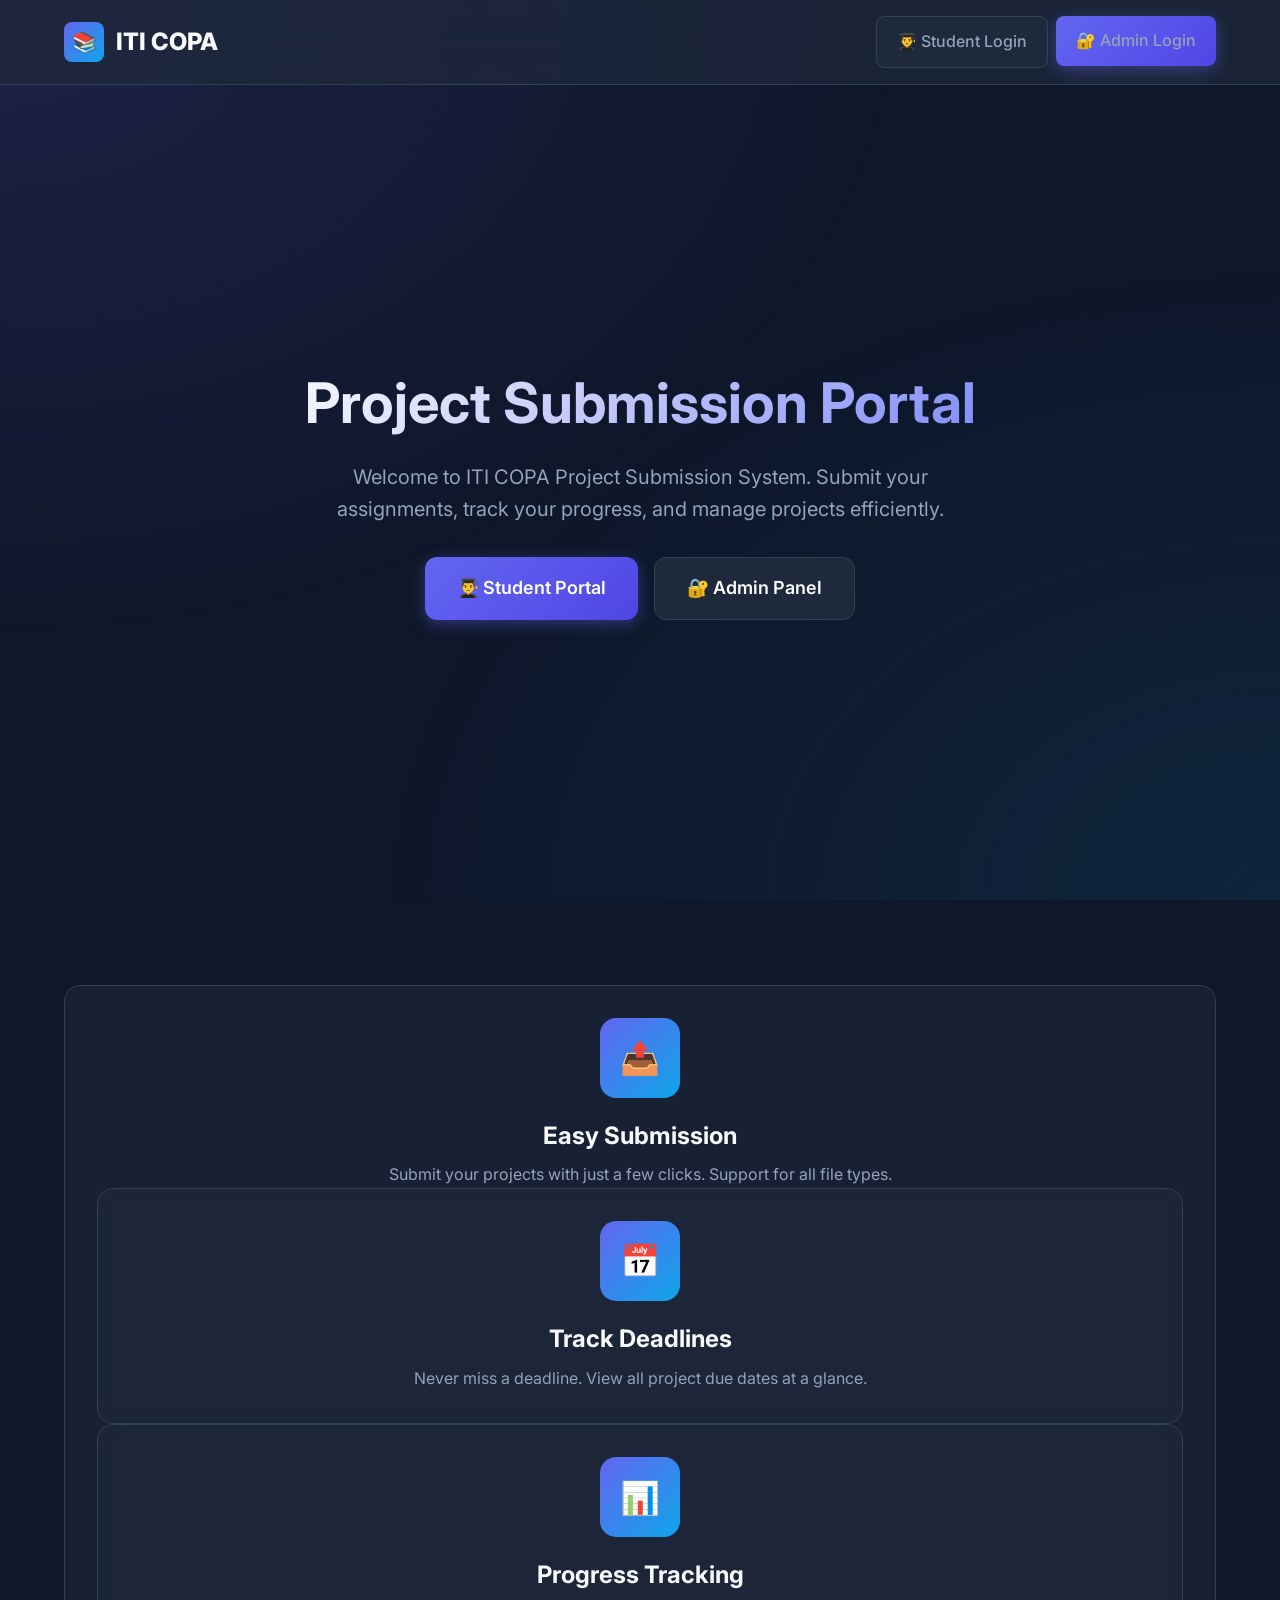
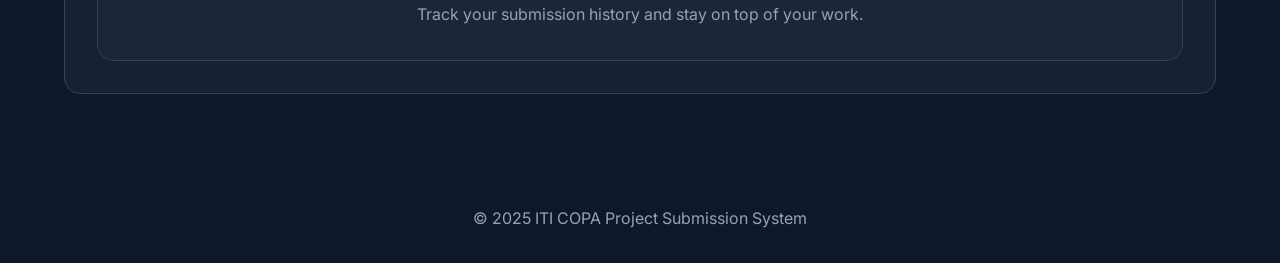
==== index.html @ 74094284 "feat: Implement initial student and admin portal system with authentication, project, submission, an" ====
<!DOCTYPE html>
<html lang="en">
<head>
    <meta charset="UTF-8">
    <meta name="viewport" content="width=device-width, initial-scale=1.0">
    <title>ITI COPA - Project Submission System</title>
    <meta name="description" content="Student Project Submission System for ITI COPA">
    <link href="https://fonts.googleapis.com/css2?family=Inter:wght@400;500;600;700;800&display=swap" rel="stylesheet">
    <link rel="stylesheet" href="css/style.css">
</head>
<body>
    <!-- Navigation -->
    <nav class="navbar">
        <div class="container">
            <a href="index.html" class="logo">
                <div class="logo-icon">📚</div>
                <span>ITI COPA</span>
            </a>
            <ul class="nav-links">
                <li><a href="student/login.html" class="btn btn-secondary">👨‍🎓 Student Login</a></li>
                <li><a href="admin/login.html" class="btn btn-primary">🔐 Admin Login</a></li>
            </ul>
        </div>
    </nav>

    <!-- Hero Section -->
    <section class="hero">
        <div class="container">
            <div class="hero-content">
                <h1>Project Submission Portal</h1>
                <p>Welcome to ITI COPA Project Submission System. Submit your assignments, track your progress, and manage projects efficiently.</p>
                <div class="hero-buttons">
                    <a href="student/login.html" class="btn btn-primary btn-lg">👨‍🎓 Student Portal</a>
                    <a href="admin/login.html" class="btn btn-secondary btn-lg">🔐 Admin Panel</a>
                </div>
            </div>
        </div>
    </section>

    <!-- Features Section -->
    <section class="features">
        <div class="container">
            <div class="features-grid">
                <div class="feature-card card">
                    <div class="feature-icon">📤</div>
                    <h3>Easy Submission</h3>
                    <p>Submit your projects with just a few clicks. Support for all file types.</p>
                <div class="feature-card card">
                    <div class="feature-icon">📅</div>
                    <h3>Track Deadlines</h3>
                    <p>Never miss a deadline. View all project due dates at a glance.</p>
                </div>
                <div class="feature-card card">
                    <div class="feature-icon">📊</div>
                    <h3>Progress Tracking</h3>
                    <p>Track your submission history and stay on top of your work.</p>
                </div>
            </div>
        </div>
    </section>

    <!-- Footer -->
    <footer style="text-align: center; padding: 2rem; color: var(--text-muted);">
        <p>© 2025 ITI COPA Project Submission System</p>
    </footer>
</body>
</html>
---- css/style.css ----
/* ============================================
   STUDENT PROJECT SUBMISSION SYSTEM
   ITI COPA - Premium Design System
   ============================================ */

/* CSS Variables */
:root {
  --primary: #6366f1;
  --primary-dark: #4f46e5;
  --primary-light: #818cf8;
  --secondary: #0ea5e9;
  --accent: #f59e0b;
  --success: #10b981;
  --danger: #ef4444;
  --warning: #f59e0b;

  --bg-dark: #0f172a;
  --bg-card: #1e293b;
  --bg-card-hover: #334155;
  --bg-input: #1e293b;

  --text-primary: #f8fafc;
  --text-secondary: #94a3b8;
  --text-muted: #64748b;

  --border: #334155;
  --border-focus: #6366f1;

  --shadow: 0 25px 50px -12px rgba(0, 0, 0, 0.5);
  --shadow-sm: 0 4px 6px -1px rgba(0, 0, 0, 0.3);

  --radius: 12px;
  --radius-sm: 8px;
  --radius-lg: 16px;

  --transition: all 0.3s ease;
}

/* Reset & Base */
*,
*::before,
*::after {
  margin: 0;
  padding: 0;
  box-sizing: border-box;
}

html {
  scroll-behavior: smooth;
}

body {
  font-family: 'Inter', 'Segoe UI', system-ui, -apple-system, sans-serif;
  background: var(--bg-dark);
  color: var(--text-primary);
  line-height: 1.6;
  min-height: 100vh;
}

/* Background Gradient */
body::before {
  content: '';
  position: fixed;
  top: 0;
  left: 0;
  right: 0;
  bottom: 0;
  background:
    radial-gradient(ellipse at top left, rgba(99, 102, 241, 0.15) 0%, transparent 50%),
    radial-gradient(ellipse at bottom right, rgba(14, 165, 233, 0.1) 0%, transparent 50%);
  pointer-events: none;
  z-index: -1;
}

/* Typography */
h1,
h2,
h3,
h4,
h5,
h6 {
  font-weight: 700;
  line-height: 1.2;
  color: var(--text-primary);
}

h1 {
  font-size: 2.5rem;
}

h2 {
  font-size: 2rem;
}

h3 {
  font-size: 1.5rem;
}

h4 {
  font-size: 1.25rem;
}

p {
  color: var(--text-secondary);
}

a {
  color: var(--primary-light);
  text-decoration: none;
  transition: var(--transition);
}

a:hover {
  color: var(--primary);
}

/* Container */
.container {
  max-width: 1200px;
  margin: 0 auto;
  padding: 0 1.5rem;
}

/* ============================================
   NAVIGATION
   ============================================ */
.navbar {
  background: rgba(30, 41, 59, 0.8);
  backdrop-filter: blur(20px);
  border-bottom: 1px solid var(--border);
  padding: 1rem 0;
  position: sticky;
  top: 0;
  z-index: 1000;
}

.navbar .container {
  display: flex;
  justify-content: space-between;
  align-items: center;
}

.logo {
  display: flex;
  align-items: center;
  gap: 0.75rem;
  font-size: 1.5rem;
  font-weight: 800;
  color: var(--text-primary);
}

.logo-icon {
  width: 40px;
  height: 40px;
  background: linear-gradient(135deg, var(--primary), var(--secondary));
  border-radius: var(--radius-sm);
  display: flex;
  align-items: center;
  justify-content: center;
  font-size: 1.25rem;
}

.nav-links {
  display: flex;
  gap: 0.5rem;
  list-style: none;
}

.nav-links a {
  padding: 0.75rem 1.25rem;
  border-radius: var(--radius-sm);
  color: var(--text-secondary);
  font-weight: 500;
  transition: var(--transition);
}

.nav-links a:hover,
.nav-links a.active {
  background: var(--bg-card);
  color: var(--text-primary);
}

.nav-links a.active {
  background: var(--primary);
  color: white;
}

/* ============================================
   BUTTONS
   ============================================ */
.btn {
  display: inline-flex;
  align-items: center;
  justify-content: center;
  gap: 0.5rem;
  padding: 0.875rem 1.75rem;
  border-radius: var(--radius);
  font-weight: 600;
  font-size: 1rem;
  cursor: pointer;
  border: none;
  transition: var(--transition);
  text-decoration: none;
}

.btn-primary {
  background: linear-gradient(135deg, var(--primary), var(--primary-dark));
  color: white;
  box-shadow: 0 4px 15px rgba(99, 102, 241, 0.4);
}

.btn-primary:hover {
  transform: translateY(-2px);
  box-shadow: 0 6px 20px rgba(99, 102, 241, 0.5);
}

.btn-secondary {
  background: var(--bg-card);
  color: var(--text-primary);
  border: 1px solid var(--border);
}

.btn-secondary:hover {
  background: var(--bg-card-hover);
  border-color: var(--primary);
}

.btn-success {
  background: linear-gradient(135deg, var(--success), #059669);
  color: white;
}

.btn-danger {
  background: linear-gradient(135deg, var(--danger), #dc2626);
  color: white;
}

.btn-sm {
  padding: 0.5rem 1rem;
  font-size: 0.875rem;
}

.btn-lg {
  padding: 1rem 2rem;
  font-size: 1.125rem;
}

.btn:disabled {
  opacity: 0.6;
  cursor: not-allowed;
  transform: none !important;
}

/* ============================================
   CARDS
   ============================================ */
.card {
  background: rgba(30, 41, 59, 0.6);
  backdrop-filter: blur(10px);
  border: 1px solid var(--border);
  border-radius: var(--radius-lg);
  padding: 1.5rem;
  transition: var(--transition);
}

.card:hover {
  border-color: var(--primary);
  transform: translateY(-2px);
  box-shadow: var(--shadow);
}

.card-header {
  display: flex;
  justify-content: space-between;
  align-items: center;
  margin-bottom: 1rem;
  padding-bottom: 1rem;
  border-bottom: 1px solid var(--border);
}

.card-title {
  font-size: 1.25rem;
  font-weight: 600;
}

.card-body {
  color: var(--text-secondary);
}

/* ============================================
   FORMS
   ============================================ */
.form-group {
  margin-bottom: 1.5rem;
}

.form-label {
  display: block;
  margin-bottom: 0.5rem;
  font-weight: 500;
  color: var(--text-primary);
}

.form-control {
  width: 100%;
  padding: 0.875rem 1rem;
  background: var(--bg-input);
  border: 1px solid var(--border);
  border-radius: var(--radius);
  color: var(--text-primary);
  font-size: 1rem;
  transition: var(--transition);
}

.form-control:focus {
  outline: none;
  border-color: var(--primary);
  box-shadow: 0 0 0 3px rgba(99, 102, 241, 0.2);
}

.form-control::placeholder {
  color: var(--text-muted);
}

textarea.form-control {
  min-height: 120px;
  resize: vertical;
}

select.form-control {
  cursor: pointer;
}

/* File Input */
.file-input-wrapper {
  position: relative;
  border: 2px dashed var(--border);
  border-radius: var(--radius);
  padding: 2rem;
  text-align: center;
  cursor: pointer;
  transition: var(--transition);
}

.file-input-wrapper:hover {
  border-color: var(--primary);
  background: rgba(99, 102, 241, 0.05);
}

.file-input-wrapper input[type="file"] {
  position: absolute;
  top: 0;
  left: 0;
  width: 100%;
  height: 100%;
  opacity: 0;
  cursor: pointer;
}

.file-input-icon {
  font-size: 3rem;
  margin-bottom: 1rem;
}

.file-input-text {
  color: var(--text-secondary);
}

.file-input-text span {
  color: var(--primary);
  font-weight: 600;
}

/* ============================================
   TABLES
   ============================================ */
.table-container {
  overflow-x: auto;
  border-radius: var(--radius);
  border: 1px solid var(--border);
}

table {
  width: 100%;
  border-collapse: collapse;
}

th,
td {
  padding: 1rem;
  text-align: left;
  border-bottom: 1px solid var(--border);
}

th {
  background: var(--bg-card);
  font-weight: 600;
  color: var(--text-primary);
  white-space: nowrap;
}

tr:hover td {
  background: rgba(99, 102, 241, 0.05);
}

tr:last-child td {
  border-bottom: none;
}

/* ============================================
   STATS CARDS
   ============================================ */
.stats-grid {
  display: grid;
  grid-template-columns: repeat(auto-fit, minmax(240px, 1fr));
  gap: 1.5rem;
  margin-bottom: 2rem;
}

.stat-card {
  background: linear-gradient(135deg, rgba(30, 41, 59, 0.8), rgba(30, 41, 59, 0.4));
  border: 1px solid var(--border);
  border-radius: var(--radius-lg);
  padding: 1.5rem;
  display: flex;
  align-items: center;
  gap: 1rem;
}

.stat-icon {
  width: 60px;
  height: 60px;
  border-radius: var(--radius);
  display: flex;
  align-items: center;
  justify-content: center;
  font-size: 1.5rem;
}

.stat-icon.purple {
  background: linear-gradient(135deg, var(--primary), var(--primary-dark));
}

.stat-icon.blue {
  background: linear-gradient(135deg, var(--secondary), #0284c7);
}

.stat-icon.green {
  background: linear-gradient(135deg, var(--success), #059669);
}

.stat-icon.orange {
  background: linear-gradient(135deg, var(--accent), #d97706);
}

.stat-info h3 {
  font-size: 2rem;
  font-weight: 700;
}

.stat-info p {
  color: var(--text-secondary);
  font-size: 0.875rem;
}

/* ============================================
   LOGIN PAGE
   ============================================ */
.auth-container {
  min-height: 100vh;
  display: flex;
  align-items: center;
  justify-content: center;
  padding: 2rem;
}

.auth-card {
  background: rgba(30, 41, 59, 0.8);
  backdrop-filter: blur(20px);
  border: 1px solid var(--border);
  border-radius: var(--radius-lg);
  padding: 2.5rem;
  width: 100%;
  max-width: 420px;
  box-shadow: var(--shadow);
}

.auth-header {
  text-align: center;
  margin-bottom: 2rem;
}

.auth-header .logo {
  justify-content: center;
  margin-bottom: 1rem;
}

.auth-header h1 {
  font-size: 1.75rem;
  margin-bottom: 0.5rem;
}

.auth-header p {
  color: var(--text-secondary);
}

.auth-footer {
  text-align: center;
  margin-top: 1.5rem;
  padding-top: 1.5rem;
  border-top: 1px solid var(--border);
}

/* ============================================
   DASHBOARD
   ============================================ */
.dashboard {
  padding: 2rem 0;
}

.page-header {
  display: flex;
  justify-content: space-between;
  align-items: center;
  margin-bottom: 2rem;
}

.page-header h1 {
  font-size: 1.75rem;
}

.welcome-text {
  color: var(--text-secondary);
  font-size: 1rem;
}

/* ============================================
   PROJECT CARDS
   ============================================ */
.projects-grid {
  display: grid;
  grid-template-columns: repeat(auto-fill, minmax(320px, 1fr));
  gap: 1.5rem;
}

.project-card {
  background: rgba(30, 41, 59, 0.6);
  border: 1px solid var(--border);
  border-radius: var(--radius-lg);
  overflow: hidden;
  transition: var(--transition);
}

.project-card:hover {
  border-color: var(--primary);
  transform: translateY(-4px);
  box-shadow: var(--shadow);
}

.project-card-header {
  padding: 1.25rem;
  border-bottom: 1px solid var(--border);
  background: rgba(99, 102, 241, 0.1);
}

.project-card-header h3 {
  font-size: 1.125rem;
  display: flex;
  align-items: center;
  gap: 0.5rem;
}

.project-card-body {
  padding: 1.25rem;
}

.project-card-body p {
  margin-bottom: 1rem;
  color: var(--text-secondary);
}

.project-meta {
  display: flex;
  gap: 1rem;
  margin-bottom: 1rem;
  font-size: 0.875rem;
}

.project-meta span {
  display: flex;
  align-items: center;
  gap: 0.25rem;
  color: var(--text-muted);
}

.project-card-footer {
  padding: 1rem 1.25rem;
  border-top: 1px solid var(--border);
  display: flex;
  gap: 0.5rem;
}

/* ============================================
   SIDEBAR LAYOUT
   ============================================ */
.layout {
  display: flex;
  min-height: 100vh;
}

.sidebar {
  width: 260px;
  background: rgba(30, 41, 59, 0.95);
  border-right: 1px solid var(--border);
  padding: 1.5rem;
  position: fixed;
  top: 0;
  left: 0;
  height: 100vh;
  overflow-y: auto;
}

.sidebar .logo {
  margin-bottom: 2rem;
  padding-bottom: 1.5rem;
  border-bottom: 1px solid var(--border);
}

.sidebar-nav {
  list-style: none;
}

.sidebar-nav li {
  margin-bottom: 0.25rem;
}

.sidebar-nav a {
  display: flex;
  align-items: center;
  gap: 0.75rem;
  padding: 0.875rem 1rem;
  border-radius: var(--radius-sm);
  color: var(--text-secondary);
  font-weight: 500;
  transition: var(--transition);
}

.sidebar-nav a:hover {
  background: var(--bg-card);
  color: var(--text-primary);
}

.sidebar-nav a.active {
  background: linear-gradient(135deg, var(--primary), var(--primary-dark));
  color: white;
}

.sidebar-nav .icon {
  font-size: 1.25rem;
}

.main-content {
  flex: 1;
  margin-left: 260px;
  padding: 2rem;
}

/* ============================================
   MODAL
   ============================================ */
.modal-overlay {
  position: fixed;
  top: 0;
  left: 0;
  right: 0;
  bottom: 0;
  background: rgba(0, 0, 0, 0.7);
  backdrop-filter: blur(4px);
  display: flex;
  align-items: center;
  justify-content: center;
  z-index: 2000;
  opacity: 0;
  visibility: hidden;
  transition: var(--transition);
}

.modal-overlay.active {
  opacity: 1;
  visibility: visible;
}

.modal {
  background: var(--bg-card);
  border: 1px solid var(--border);
  border-radius: var(--radius-lg);
  width: 90%;
  max-width: 500px;
  max-height: 90vh;
  overflow-y: auto;
  transform: scale(0.9);
  transition: var(--transition);
}

.modal-overlay.active .modal {
  transform: scale(1);
}

.modal-header {
  display: flex;
  justify-content: space-between;
  align-items: center;
  padding: 1.25rem 1.5rem;
  border-bottom: 1px solid var(--border);
}

.modal-header h3 {
  font-size: 1.25rem;
}

.modal-close {
  background: none;
  border: none;
  color: var(--text-muted);
  font-size: 1.5rem;
  cursor: pointer;
  transition: var(--transition);
}

.modal-close:hover {
  color: var(--danger);
}

.modal-body {
  padding: 1.5rem;
}

.modal-footer {
  padding: 1rem 1.5rem;
  border-top: 1px solid var(--border);
  display: flex;
  justify-content: flex-end;
  gap: 0.75rem;
}

/* ============================================
   ALERTS & NOTIFICATIONS
   ============================================ */
.alert {
  padding: 1rem 1.25rem;
  border-radius: var(--radius);
  margin-bottom: 1rem;
  display: flex;
  align-items: center;
  gap: 0.75rem;
}

.alert-success {
  background: rgba(16, 185, 129, 0.15);
  border: 1px solid var(--success);
  color: var(--success);
}

.alert-danger {
  background: rgba(239, 68, 68, 0.15);
  border: 1px solid var(--danger);
  color: var(--danger);
}

.alert-warning {
  background: rgba(245, 158, 11, 0.15);
  border: 1px solid var(--warning);
  color: var(--warning);
}

.alert-info {
  background: rgba(14, 165, 233, 0.15);
  border: 1px solid var(--secondary);
  color: var(--secondary);
}

/* Toast */
.toast-container {
  position: fixed;
  top: 1.5rem;
  right: 1.5rem;
  z-index: 3000;
  display: flex;
  flex-direction: column;
  gap: 0.75rem;
}

.toast {
  background: var(--bg-card);
  border: 1px solid var(--border);
  border-radius: var(--radius);
  padding: 1rem 1.5rem;
  min-width: 300px;
  box-shadow: var(--shadow);
  display: flex;
  align-items: center;
  gap: 0.75rem;
  animation: slideIn 0.3s ease;
}

@keyframes slideIn {
  from {
    transform: translateX(100%);
    opacity: 0;
  }

  to {
    transform: translateX(0);
    opacity: 1;
  }
}

/* ============================================
   BADGES
   ============================================ */
.badge {
  display: inline-flex;
  align-items: center;
  padding: 0.25rem 0.75rem;
  border-radius: 50px;
  font-size: 0.75rem;
  font-weight: 600;
}

.badge-primary {
  background: rgba(99, 102, 241, 0.2);
  color: var(--primary-light);
}

.badge-success {
  background: rgba(16, 185, 129, 0.2);
  color: var(--success);
}

.badge-danger {
  background: rgba(239, 68, 68, 0.2);
  color: var(--danger);
}

.badge-warning {
  background: rgba(245, 158, 11, 0.2);
  color: var(--warning);
}

/* ============================================
   LANDING PAGE
   ============================================ */
.hero {
  min-height: calc(100vh - 80px);
  display: flex;
  align-items: center;
  text-align: center;
  padding: 4rem 0;
}

.hero-content {
  max-width: 700px;
  margin: 0 auto;
}

.hero h1 {
  font-size: 3.5rem;
  margin-bottom: 1.5rem;
  background: linear-gradient(135deg, var(--text-primary), var(--primary-light));
  -webkit-background-clip: text;
  -webkit-text-fill-color: transparent;
  background-clip: text;
}

.hero p {
  font-size: 1.25rem;
  margin-bottom: 2rem;
  color: var(--text-secondary);
}

.hero-buttons {
  display: flex;
  gap: 1rem;
  justify-content: center;
}

/* Features */
.features {
  padding: 5rem 0;
}

.features-grid {
  display: grid;
  grid-template-columns: repeat(auto-fit, minmax(280px, 1fr));
  gap: 2rem;
}

.feature-card {
  text-align: center;
  padding: 2rem;
}

.feature-icon {
  width: 80px;
  height: 80px;
  margin: 0 auto 1.5rem;
  background: linear-gradient(135deg, var(--primary), var(--secondary));
  border-radius: var(--radius-lg);
  display: flex;
  align-items: center;
  justify-content: center;
  font-size: 2rem;
}

.feature-card h3 {
  margin-bottom: 0.75rem;
}

/* ============================================
   LOADER
   ============================================ */
.loader {
  display: inline-block;
  width: 20px;
  height: 20px;
  border: 2px solid var(--border);
  border-radius: 50%;
  border-top-color: var(--primary);
  animation: spin 0.8s linear infinite;
}

@keyframes spin {
  to {
    transform: rotate(360deg);
  }
}

.page-loader {
  position: fixed;
  top: 0;
  left: 0;
  right: 0;
  bottom: 0;
  background: var(--bg-dark);
  display: flex;
  align-items: center;
  justify-content: center;
  z-index: 9999;
}

.page-loader .loader {
  width: 50px;
  height: 50px;
  border-width: 3px;
}

/* ============================================
   EMPTY STATE
   ============================================ */
.empty-state {
  text-align: center;
  padding: 4rem 2rem;
  color: var(--text-muted);
}

.empty-state-icon {
  font-size: 4rem;
  margin-bottom: 1rem;
  opacity: 0.5;
}

.empty-state h3 {
  margin-bottom: 0.5rem;
  color: var(--text-secondary);
}

/* ============================================
   UTILITIES
   ============================================ */
.text-center {
  text-align: center;
}

.text-right {
  text-align: right;
}

.text-muted {
  color: var(--text-muted);
}

.text-success {
  color: var(--success);
}

.text-danger {
  color: var(--danger);
}

.mt-1 {
  margin-top: 0.5rem;
}

.mt-2 {
  margin-top: 1rem;
}

.mt-3 {
  margin-top: 1.5rem;
}

.mt-4 {
  margin-top: 2rem;
}

.mb-1 {
  margin-bottom: 0.5rem;
}

.mb-2 {
  margin-bottom: 1rem;
}

.mb-3 {
  margin-bottom: 1.5rem;
}

.mb-4 {
  margin-bottom: 2rem;
}

.d-flex {
  display: flex;
}

.align-center {
  align-items: center;
}

.justify-between {
  justify-content: space-between;
}

.gap-1 {
  gap: 0.5rem;
}

.gap-2 {
  gap: 1rem;
}

.hidden {
  display: none !important;
}

/* ============================================
   RESPONSIVE - MOBILE FIRST
   ============================================ */

/* Mobile Menu Toggle Button */
.mobile-menu-toggle {
  display: none;
  position: fixed;
  top: 1rem;
  left: 1rem;
  z-index: 1001;
  background: var(--primary);
  color: white;
  border: none;
  padding: 0.75rem 1rem;
  border-radius: var(--radius-sm);
  cursor: pointer;
  font-size: 1.5rem;
  box-shadow: var(--shadow-sm);
}

.mobile-menu-toggle:hover {
  background: var(--primary-dark);
}

/* Overlay for mobile menu */
.sidebar-overlay {
  display: none;
  position: fixed;
  top: 0;
  left: 0;
  right: 0;
  bottom: 0;
  background: rgba(0, 0, 0, 0.5);
  z-index: 999;
}

.sidebar-overlay.active {
  display: block;
}

/* Tablet Styles */
@media (max-width: 1024px) {
  .stats-grid {
    grid-template-columns: repeat(2, 1fr);
  }

  .projects-grid {
    grid-template-columns: repeat(2, 1fr);
  }

  h1 {
    font-size: 2rem;
  }

  .hero h1 {
    font-size: 2.5rem;
  }
}

/* Mobile Styles */
@media (max-width: 768px) {

  /* Show mobile menu toggle */
  .mobile-menu-toggle {
    display: block;
  }

  /* Sidebar - hidden by default on mobile */
  .sidebar {
    position: fixed;
    top: 0;
    left: 0;
    height: 100vh;
    transform: translateX(-100%);
    z-index: 1000;
    transition: transform 0.3s ease;
  }

  .sidebar.active {
    transform: translateX(0);
  }

  /* Main content - full width on mobile */
  .main-content {
    margin-left: 0;
    padding: 1rem;
    padding-top: 4rem;
    /* Space for hamburger menu */
  }

  /* Page header */
  .page-header {
    flex-direction: column;
    gap: 1rem;
    text-align: center;
    padding: 1rem 0;
  }

  .page-header h1 {
    font-size: 1.5rem;
  }

  /* Stats grid - single column */
  .stats-grid {
    grid-template-columns: 1fr;
    gap: 1rem;
  }

  .stat-card {
    padding: 1rem;
  }

  /* Projects grid - single column */
  .projects-grid {
    grid-template-columns: 1fr;
  }

  /* Hero section */
  .hero {
    padding: 2rem 1rem;
  }

  .hero h1 {
    font-size: 2rem;
  }

  .hero p {
    font-size: 1rem;
  }

  .hero-buttons {
    flex-direction: column;
    width: 100%;
  }

  .hero-buttons .btn {
    width: 100%;
  }

  /* Cards */
  .card {
    padding: 1rem;
  }

  .card-header {
    padding: 0.75rem 0;
  }

  .card-body {
    padding: 0.75rem 0;
  }

  /* Buttons - larger touch targets */
  .btn {
    padding: 0.75rem 1.25rem;
    font-size: 0.9rem;
    min-height: 44px;
    /* Touch target */
  }

  .btn-sm {
    padding: 0.5rem 0.75rem;
    font-size: 0.8rem;
    min-height: 36px;
  }

  /* Form controls - larger on mobile */
  .form-control {
    padding: 0.875rem 1rem;
    font-size: 16px;
    /* Prevents zoom on iOS */
  }

  /* Tables - horizontal scroll */
  .table-container {
    overflow-x: auto;
    -webkit-overflow-scrolling: touch;
  }

  table {
    min-width: 600px;
  }

  th,
  td {
    padding: 0.75rem 0.5rem;
    font-size: 0.85rem;
  }

  /* Modal - full screen on mobile */
  .modal {
    width: 95%;
    max-width: none;
    max-height: 90vh;
    margin: 5vh auto;
  }

  .modal-body {
    max-height: 60vh;
    overflow-y: auto;
  }

  /* Auth container */
  .auth-container {
    padding: 1rem;
  }

  .auth-box {
    padding: 1.5rem;
    margin: 1rem;
  }

  /* Flex utilities */
  .d-flex {
    flex-wrap: wrap;
  }

  .d-flex.gap-2 {
    gap: 0.5rem;
  }

  /* Navigation links */
  .nav-links {
    display: none;
  }

  /* Badges */
  .badge {
    font-size: 0.7rem;
    padding: 0.25rem 0.5rem;
  }

  /* Empty state */
  .empty-state {
    padding: 2rem 1rem;
  }

  .empty-state-icon {
    font-size: 3rem;
  }

  /* Filter section */
  .card[style*="padding: 1rem"]>div[style*="display: flex"] {
    flex-direction: column;
  }
}

/* Small Mobile Styles */
@media (max-width: 480px) {
  .hero h1 {
    font-size: 1.75rem;
  }

  .page-header h1 {
    font-size: 1.25rem;
  }

  .stat-card {
    padding: 0.75rem;
  }

  .stat-icon {
    width: 40px;
    height: 40px;
    font-size: 1.25rem;
  }

  .stat-info h3 {
    font-size: 1.5rem;
  }

  .btn {
    width: 100%;
    text-align: center;
  }

  .modal {
    width: 100%;
    height: 100%;
    max-height: 100%;
    margin: 0;
    border-radius: 0;
  }

  .modal-body {
    max-height: calc(100vh - 150px);
  }

  /* Project cards */
  .project-card {
    padding: 1rem;
  }

  .project-card-header h3 {
    font-size: 1rem;
  }
}

/* Landscape phone orientation */
@media (max-width: 768px) and (orientation: landscape) {
  .hero {
    padding: 1rem;
  }

  .hero h1 {
    font-size: 1.75rem;
  }

  .modal {
    max-height: 100vh;
  }
}

/* Print styles */
@media print {

  .sidebar,
  .mobile-menu-toggle,
  .btn,
  .sidebar-overlay {
    display: none !important;
  }

  .main-content {
    margin-left: 0;
    padding: 0;
  }

  .card {
    break-inside: avoid;
    box-shadow: none;
    border: 1px solid #ddd;
  }
}
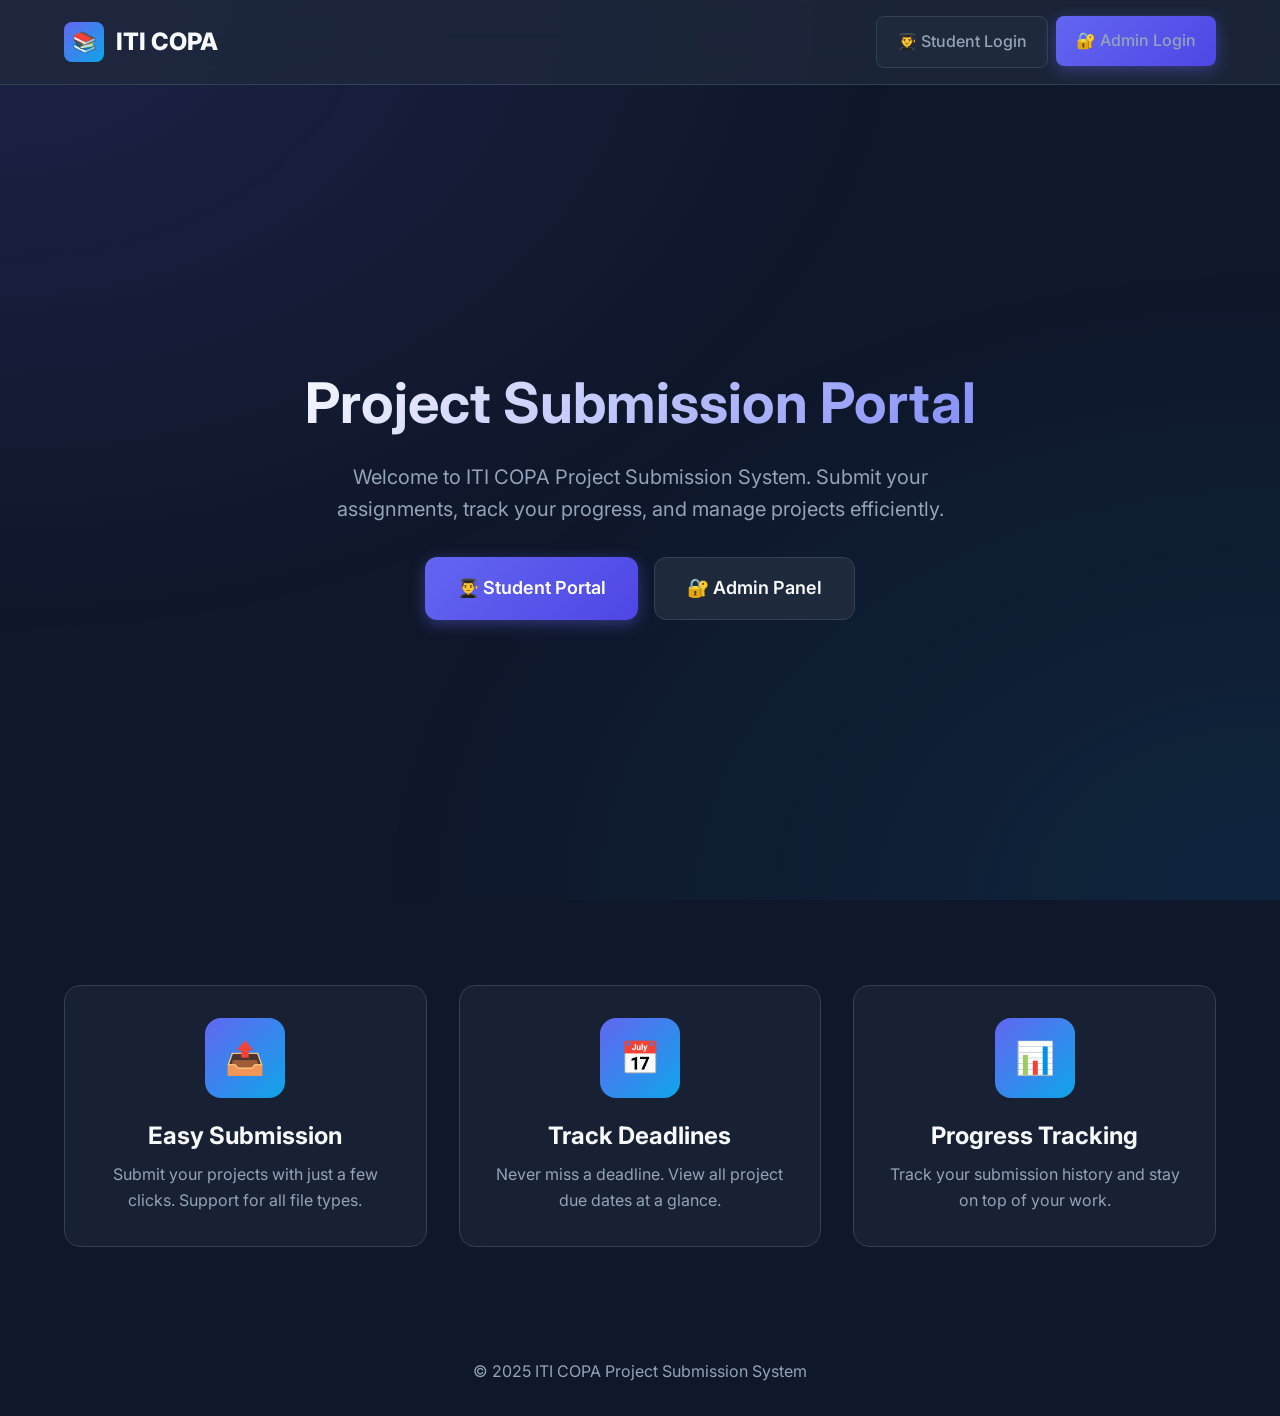
==== commit 90a0675b: "feat: Implement student and admin portals with PWA support, including dashboards, project management" ====
--- a/index.html
+++ b/index.html
@@ -1,13 +1,28 @@
 <!DOCTYPE html>
 <html lang="en">
+
 <head>
     <meta charset="UTF-8">
     <meta name="viewport" content="width=device-width, initial-scale=1.0">
     <title>ITI COPA - Project Submission System</title>
     <meta name="description" content="Student Project Submission System for ITI COPA">
+
+    <!-- PWA Meta Tags -->
+    <link rel="manifest" href="manifest.json">
+    <meta name="theme-color" content="#6366f1">
+    <meta name="apple-mobile-web-app-capable" content="yes">
+    <meta name="apple-mobile-web-app-status-bar-style" content="black-translucent">
+    <meta name="apple-mobile-web-app-title" content="ITI COPA">
+    <link rel="apple-touch-icon" href="icons/icon-192x192.png">
+    <meta name="mobile-web-app-capable" content="yes">
+    <meta name="application-name" content="ITI COPA">
+    <meta name="msapplication-TileImage" content="icons/icon-144x144.png">
+    <meta name="msapplication-TileColor" content="#0f172a">
+
     <link href="https://fonts.googleapis.com/css2?family=Inter:wght@400;500;600;700;800&display=swap" rel="stylesheet">
     <link rel="stylesheet" href="css/style.css">
 </head>
+
 <body>
     <!-- Navigation -->
     <nav class="navbar">
@@ -28,7 +43,8 @@
         <div class="container">
             <div class="hero-content">
                 <h1>Project Submission Portal</h1>
-                <p>Welcome to ITI COPA Project Submission System. Submit your assignments, track your progress, and manage projects efficiently.</p>
+                <p>Welcome to ITI COPA Project Submission System. Submit your assignments, track your progress, and
+                    manage projects efficiently.</p>
                 <div class="hero-buttons">
                     <a href="student/login.html" class="btn btn-primary btn-lg">👨‍🎓 Student Portal</a>
                     <a href="admin/login.html" class="btn btn-secondary btn-lg">🔐 Admin Panel</a>
@@ -45,6 +61,7 @@
                     <div class="feature-icon">📤</div>
                     <h3>Easy Submission</h3>
                     <p>Submit your projects with just a few clicks. Support for all file types.</p>
+                </div>
                 <div class="feature-card card">
                     <div class="feature-icon">📅</div>
                     <h3>Track Deadlines</h3>
@@ -63,5 +80,56 @@
     <footer style="text-align: center; padding: 2rem; color: var(--text-muted);">
         <p>© 2025 ITI COPA Project Submission System</p>
     </footer>
+
+    <!-- PWA Install Prompt -->
+    <div id="pwaInstallPrompt"
+        style="display:none; position:fixed; bottom:20px; left:50%; transform:translateX(-50%); background:linear-gradient(135deg, #6366f1, #4f46e5); color:white; padding:15px 25px; border-radius:12px; box-shadow:0 10px 40px rgba(99,102,241,0.4); z-index:9999; font-family:'Inter',sans-serif;">
+        <span style="margin-right:15px;">📱 Install ITI COPA App</span>
+        <button onclick="installPWA()"
+            style="background:#fff; color:#6366f1; border:none; padding:8px 16px; border-radius:8px; cursor:pointer; font-weight:600;">Install</button>
+        <button onclick="dismissInstall()"
+            style="background:transparent; color:#fff; border:1px solid rgba(255,255,255,0.3); padding:8px 16px; border-radius:8px; cursor:pointer; margin-left:8px;">Later</button>
+    </div>
+
+    <!-- Service Worker Registration -->
+    <script>
+        // Register Service Worker
+        if ('serviceWorker' in navigator) {
+            window.addEventListener('load', () => {
+                navigator.serviceWorker.register('sw.js')
+                    .then(reg => console.log('✅ Service Worker registered'))
+                    .catch(err => console.log('❌ SW registration failed:', err));
+            });
+        }
+
+        // PWA Install Prompt
+        let deferredPrompt;
+        window.addEventListener('beforeinstallprompt', (e) => {
+            e.preventDefault();
+            deferredPrompt = e;
+            // Show install button after 3 seconds
+            setTimeout(() => {
+                document.getElementById('pwaInstallPrompt').style.display = 'block';
+            }, 3000);
+        });
+
+        function installPWA() {
+            if (deferredPrompt) {
+                deferredPrompt.prompt();
+                deferredPrompt.userChoice.then(result => {
+                    if (result.outcome === 'accepted') {
+                        console.log('✅ PWA installed');
+                    }
+                    deferredPrompt = null;
+                    document.getElementById('pwaInstallPrompt').style.display = 'none';
+                });
+            }
+        }
+
+        function dismissInstall() {
+            document.getElementById('pwaInstallPrompt').style.display = 'none';
+        }
+    </script>
 </body>
-</html>
+
+</html>
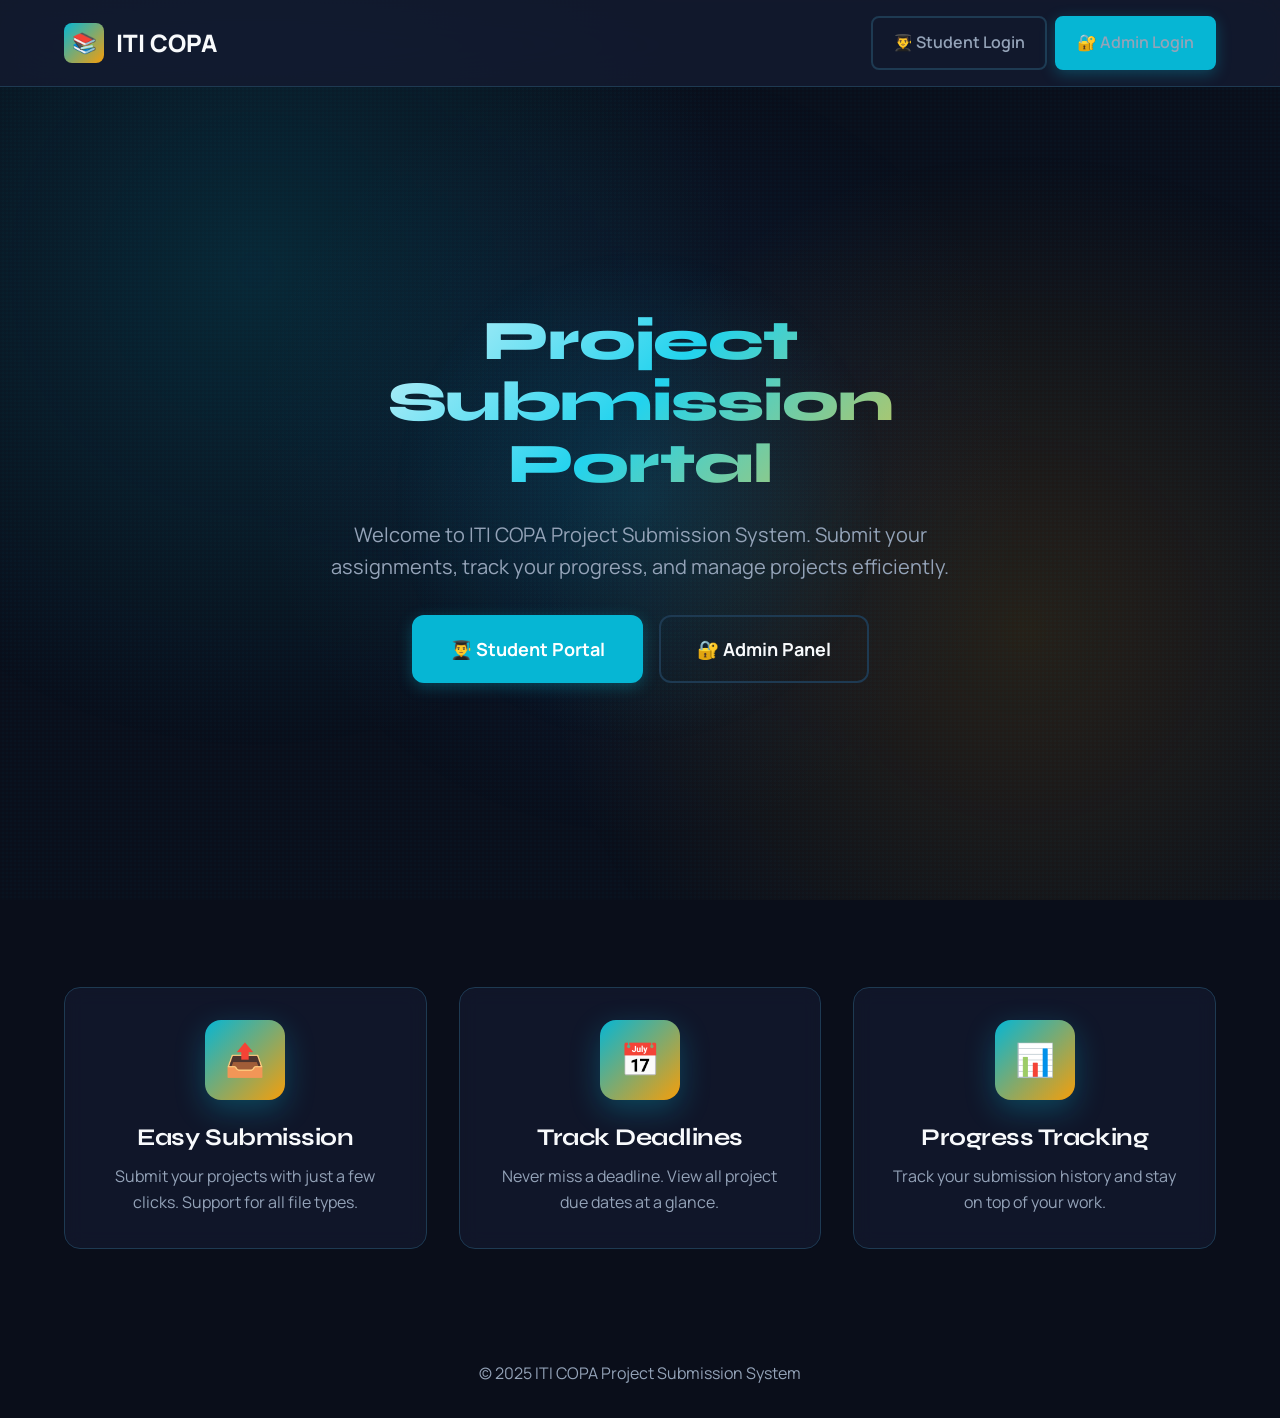
==== commit c4833b4e: "feat: Implement initial Student Project Submission System with PWA support, admin, and student modul" ====
--- a/index.html
+++ b/index.html
@@ -9,7 +9,7 @@
 
     <!-- PWA Meta Tags -->
     <link rel="manifest" href="manifest.json">
-    <meta name="theme-color" content="#6366f1">
+    <meta name="theme-color" content="#06b6d4">
     <meta name="apple-mobile-web-app-capable" content="yes">
     <meta name="apple-mobile-web-app-status-bar-style" content="black-translucent">
     <meta name="apple-mobile-web-app-title" content="ITI COPA">
@@ -19,7 +19,9 @@
     <meta name="msapplication-TileImage" content="icons/icon-144x144.png">
     <meta name="msapplication-TileColor" content="#0f172a">
 
-    <link href="https://fonts.googleapis.com/css2?family=Inter:wght@400;500;600;700;800&display=swap" rel="stylesheet">
+    <link
+        href="https://fonts.googleapis.com/css2?family=Syne:wght@400;500;600;700;800&family=Manrope:wght@400;500;600;700;800&family=JetBrains+Mono:wght@400;500;600&display=swap"
+        rel="stylesheet">
     <link rel="stylesheet" href="css/style.css">
 </head>
 
--- a/css/style.css
+++ b/css/style.css
@@ -1,39 +1,54 @@
 /* ============================================
-   STUDENT PROJECT SUBMISSION SYSTEM
-   ITI COPA - Premium Design System
-   ============================================ */
-
-/* CSS Variables */
+   ITI COPA - CYBER ACADEMIA DESIGN SYSTEM
+   Premium Educational Platform Design
+   ============================================ */
+
+/* CSS Variables - Cyber Academia Theme */
 :root {
-  --primary: #6366f1;
-  --primary-dark: #4f46e5;
-  --primary-light: #818cf8;
-  --secondary: #0ea5e9;
+  /* Primary Colors - Teal/Cyan (Technical, Fresh) */
+  --primary: #06b6d4;
+  --primary-dark: #0891b2;
+  --primary-light: #22d3ee;
+
+  /* Accent Colors - Amber (Warm, Educational) */
   --accent: #f59e0b;
+  --accent-dark: #d97706;
+  --accent-light: #fbbf24;
+
+  /* Semantic Colors */
   --success: #10b981;
   --danger: #ef4444;
   --warning: #f59e0b;
-
-  --bg-dark: #0f172a;
-  --bg-card: #1e293b;
-  --bg-card-hover: #334155;
-  --bg-input: #1e293b;
-
+  --info: #3b82f6;
+
+  /* Backgrounds - Deep Navy with Rich Blues */
+  --bg-dark: #0a0e1a;
+  --bg-card: #141b2e;
+  --bg-card-hover: #1e2942;
+  --bg-input: #1a2332;
+
+  /* Text Colors */
   --text-primary: #f8fafc;
   --text-secondary: #94a3b8;
   --text-muted: #64748b;
 
-  --border: #334155;
-  --border-focus: #6366f1;
+  /* Borders & Shadows */
+  --border: #1e3a52;
+  --border-focus: #06b6d4;
+  --border-glow: rgba(6, 182, 212, 0.5);
 
   --shadow: 0 25px 50px -12px rgba(0, 0, 0, 0.5);
   --shadow-sm: 0 4px 6px -1px rgba(0, 0, 0, 0.3);
-
+  --shadow-glow: 0 0 30px rgba(6, 182, 212, 0.3);
+
+  /* Border Radius */
   --radius: 12px;
   --radius-sm: 8px;
   --radius-lg: 16px;
 
-  --transition: all 0.3s ease;
+  /* Transitions */
+  --transition: all 0.3s cubic-bezier(0.4, 0, 0.2, 1);
+  --transition-fast: all 0.15s ease;
 }
 
 /* Reset & Base */
@@ -50,14 +65,15 @@
 }
 
 body {
-  font-family: 'Inter', 'Segoe UI', system-ui, -apple-system, sans-serif;
+  font-family: 'Manrope', -apple-system, BlinkMacSystemFont, 'Segoe UI', sans-serif;
   background: var(--bg-dark);
   color: var(--text-primary);
   line-height: 1.6;
   min-height: 100vh;
-}
-
-/* Background Gradient */
+  overflow-x: hidden;
+}
+
+/* Atmospheric Background with Layers */
 body::before {
   content: '';
   position: fixed;
@@ -66,10 +82,27 @@
   right: 0;
   bottom: 0;
   background:
-    radial-gradient(ellipse at top left, rgba(99, 102, 241, 0.15) 0%, transparent 50%),
-    radial-gradient(ellipse at bottom right, rgba(14, 165, 233, 0.1) 0%, transparent 50%);
+    radial-gradient(circle at 20% 30%, rgba(6, 182, 212, 0.15) 0%, transparent 40%),
+    radial-gradient(circle at 80% 70%, rgba(245, 158, 11, 0.12) 0%, transparent 40%),
+    radial-gradient(circle at 50% 50%, rgba(59, 130, 246, 0.08) 0%, transparent 50%);
+  pointer-events: none;
+  z-index: -2;
+}
+
+/* Subtle Noise Texture for Depth */
+body::after {
+  content: '';
+  position: fixed;
+  top: 0;
+  left: 0;
+  right: 0;
+  bottom: 0;
+  background-image:
+    repeating-linear-gradient(0deg, transparent, transparent 2px, rgba(6, 182, 212, 0.03) 2px, rgba(6, 182, 212, 0.03) 4px),
+    repeating-linear-gradient(90deg, transparent, transparent 2px, rgba(6, 182, 212, 0.03) 2px, rgba(6, 182, 212, 0.03) 4px);
   pointer-events: none;
   z-index: -1;
+  opacity: 0.5;
 }
 
 /* Typography */
@@ -79,13 +112,16 @@
 h4,
 h5,
 h6 {
+  font-family: 'Syne', sans-serif;
   font-weight: 700;
   line-height: 1.2;
   color: var(--text-primary);
+  letter-spacing: -0.02em;
 }
 
 h1 {
   font-size: 2.5rem;
+  font-weight: 800;
 }
 
 h2 {
@@ -125,13 +161,26 @@
    NAVIGATION
    ============================================ */
 .navbar {
-  background: rgba(30, 41, 59, 0.8);
-  backdrop-filter: blur(20px);
+  background: rgba(20, 27, 46, 0.85);
+  backdrop-filter: blur(20px) saturate(180%);
   border-bottom: 1px solid var(--border);
   padding: 1rem 0;
   position: sticky;
   top: 0;
   z-index: 1000;
+  animation: slideDown 0.6s cubic-bezier(0.4, 0, 0.2, 1);
+}
+
+@keyframes slideDown {
+  from {
+    opacity: 0;
+    transform: translateY(-20px);
+  }
+
+  to {
+    opacity: 1;
+    transform: translateY(0);
+  }
 }
 
 .navbar .container {
@@ -147,17 +196,35 @@
   font-size: 1.5rem;
   font-weight: 800;
   color: var(--text-primary);
+  transition: var(--transition);
+}
+
+.logo:hover {
+  transform: scale(1.02);
 }
 
 .logo-icon {
   width: 40px;
   height: 40px;
-  background: linear-gradient(135deg, var(--primary), var(--secondary));
+  background: linear-gradient(135deg, var(--primary), var(--accent));
   border-radius: var(--radius-sm);
   display: flex;
   align-items: center;
   justify-content: center;
   font-size: 1.25rem;
+  animation: pulse 3s ease-in-out infinite;
+}
+
+@keyframes pulse {
+
+  0%,
+  100% {
+    box-shadow: 0 0 0 0 rgba(6, 182, 212, 0.7);
+  }
+
+  50% {
+    box-shadow: 0 0 0 10px rgba(6, 182, 212, 0);
+  }
 }
 
 .nav-links {
@@ -170,19 +237,34 @@
   padding: 0.75rem 1.25rem;
   border-radius: var(--radius-sm);
   color: var(--text-secondary);
-  font-weight: 500;
+  font-weight: 600;
   transition: var(--transition);
-}
-
-.nav-links a:hover,
+  position: relative;
+}
+
+.nav-links a::before {
+  content: '';
+  position: absolute;
+  inset: 0;
+  border-radius: var(--radius-sm);
+  background: var(--bg-card);
+  opacity: 0;
+  transition: var(--transition);
+}
+
+.nav-links a:hover::before {
+  opacity: 1;
+}
+
+.nav-links a:hover {
+  color: var(--text-primary);
+  transform: translateY(-2px);
+}
+
 .nav-links a.active {
-  background: var(--bg-card);
-  color: var(--text-primary);
-}
-
-.nav-links a.active {
-  background: var(--primary);
+  background: linear-gradient(135deg, var(--primary), var(--primary-dark));
   color: white;
+  box-shadow: 0 0 20px rgba(6, 182, 212, 0.4);
 }
 
 /* ============================================
@@ -201,38 +283,70 @@
   border: none;
   transition: var(--transition);
   text-decoration: none;
+  position: relative;
+  overflow: hidden;
+  font-family: 'Manrope', sans-serif;
+}
+
+.btn::before {
+  content: '';
+  position: absolute;
+  inset: 0;
+  background: rgba(255, 255, 255, 0.1);
+  transform: translateX(-100%);
+  transition: transform 0.3s ease;
+}
+
+.btn:hover::before {
+  transform: translateX(100%);
 }
 
 .btn-primary {
-  background: linear-gradient(135deg, var(--primary), var(--primary-dark));
+  background: var(--primary);
   color: white;
-  box-shadow: 0 4px 15px rgba(99, 102, 241, 0.4);
+  border: 2px solid var(--primary);
+  box-shadow: 0 4px 15px rgba(6, 182, 212, 0.3);
 }
 
 .btn-primary:hover {
-  transform: translateY(-2px);
-  box-shadow: 0 6px 20px rgba(99, 102, 241, 0.5);
+  transform: translateY(-3px);
+  box-shadow: 0 10px 30px rgba(6, 182, 212, 0.5);
+  border-color: var(--primary-light);
 }
 
 .btn-secondary {
-  background: var(--bg-card);
+  background: transparent;
   color: var(--text-primary);
-  border: 1px solid var(--border);
+  border: 2px solid var(--border);
 }
 
 .btn-secondary:hover {
   background: var(--bg-card-hover);
   border-color: var(--primary);
+  transform: translateY(-2px);
+  box-shadow: 0 8px 25px rgba(6, 182, 212, 0.2);
 }
 
 .btn-success {
-  background: linear-gradient(135deg, var(--success), #059669);
+  background: var(--success);
   color: white;
+  border: 2px solid var(--success);
+}
+
+.btn-success:hover {
+  transform: translateY(-2px);
+  box-shadow: 0 8px 25px rgba(16, 185, 129, 0.4);
 }
 
 .btn-danger {
-  background: linear-gradient(135deg, var(--danger), #dc2626);
+  background: var(--danger);
   color: white;
+  border: 2px solid var(--danger);
+}
+
+.btn-danger:hover {
+  transform: translateY(-2px);
+  box-shadow: 0 8px 25px rgba(239, 68, 68, 0.4);
 }
 
 .btn-sm {
@@ -241,12 +355,13 @@
 }
 
 .btn-lg {
-  padding: 1rem 2rem;
+  padding: 1.125rem 2.25rem;
   font-size: 1.125rem;
+  font-weight: 700;
 }
 
 .btn:disabled {
-  opacity: 0.6;
+  opacity: 0.5;
   cursor: not-allowed;
   transform: none !important;
 }
@@ -255,18 +370,38 @@
    CARDS
    ============================================ */
 .card {
-  background: rgba(30, 41, 59, 0.6);
-  backdrop-filter: blur(10px);
+  background: rgba(20, 27, 46, 0.7);
+  backdrop-filter: blur(10px) saturate(150%);
   border: 1px solid var(--border);
   border-radius: var(--radius-lg);
   padding: 1.5rem;
   transition: var(--transition);
+  position: relative;
+}
+
+.card::before {
+  content: '';
+  position: absolute;
+  inset: 0;
+  border-radius: var(--radius-lg);
+  padding: 1px;
+  background: linear-gradient(135deg, var(--primary), transparent);
+  -webkit-mask: linear-gradient(#fff 0 0) content-box, linear-gradient(#fff 0 0);
+  -webkit-mask-composite: xor;
+  mask: linear-gradient(#fff 0 0) content-box, linear-gradient(#fff 0 0);
+  mask-composite: exclude;
+  opacity: 0;
+  transition: var(--transition);
 }
 
 .card:hover {
   border-color: var(--primary);
-  transform: translateY(-2px);
-  box-shadow: var(--shadow);
+  transform: translateY(-4px);
+  box-shadow: 0 20px 40px rgba(0, 0, 0, 0.3), 0 0 30px rgba(6, 182, 212, 0.2);
+}
+
+.card:hover::before {
+  opacity: 1;
 }
 
 .card-header {
@@ -297,25 +432,28 @@
 .form-label {
   display: block;
   margin-bottom: 0.5rem;
-  font-weight: 500;
+  font-weight: 600;
   color: var(--text-primary);
+  font-size: 0.95rem;
 }
 
 .form-control {
   width: 100%;
   padding: 0.875rem 1rem;
   background: var(--bg-input);
-  border: 1px solid var(--border);
+  border: 2px solid var(--border);
   border-radius: var(--radius);
   color: var(--text-primary);
   font-size: 1rem;
+  font-family: 'Manrope', sans-serif;
   transition: var(--transition);
 }
 
 .form-control:focus {
   outline: none;
   border-color: var(--primary);
-  box-shadow: 0 0 0 3px rgba(99, 102, 241, 0.2);
+  box-shadow: 0 0 0 4px rgba(6, 182, 212, 0.15), 0 0 20px rgba(6, 182, 212, 0.2);
+  background: var(--bg-card);
 }
 
 .form-control::placeholder {
@@ -340,11 +478,13 @@
   text-align: center;
   cursor: pointer;
   transition: var(--transition);
+  background: rgba(20, 27, 46, 0.3);
 }
 
 .file-input-wrapper:hover {
   border-color: var(--primary);
-  background: rgba(99, 102, 241, 0.05);
+  background: rgba(6, 182, 212, 0.05);
+  box-shadow: 0 0 30px rgba(6, 182, 212, 0.1);
 }
 
 .file-input-wrapper input[type="file"] {
@@ -360,6 +500,7 @@
 .file-input-icon {
   font-size: 3rem;
   margin-bottom: 1rem;
+  filter: drop-shadow(0 0 10px rgba(6, 182, 212, 0.3));
 }
 
 .file-input-text {
@@ -368,7 +509,7 @@
 
 .file-input-text span {
   color: var(--primary);
-  font-weight: 600;
+  font-weight: 700;
 }
 
 /* ============================================
@@ -378,6 +519,7 @@
   overflow-x: auto;
   border-radius: var(--radius);
   border: 1px solid var(--border);
+  background: rgba(20, 27, 46, 0.5);
 }
 
 table {
@@ -393,14 +535,26 @@
 }
 
 th {
-  background: var(--bg-card);
-  font-weight: 600;
+  background: linear-gradient(135deg, rgba(6, 182, 212, 0.15), rgba(6, 182, 212, 0.05));
+  font-weight: 700;
   color: var(--text-primary);
   white-space: nowrap;
+  font-family: 'Syne', sans-serif;
+  text-transform: uppercase;
+  font-size: 0.85rem;
+  letter-spacing: 0.05em;
 }
 
 tr:hover td {
-  background: rgba(99, 102, 241, 0.05);
+  background: rgba(6, 182, 212, 0.08);
+}
+
+tr:nth-child(even) td {
+  background: rgba(6, 182, 212, 0.02);
+}
+
+tr:nth-child(even):hover td {
+  background: rgba(6, 182, 212, 0.1);
 }
 
 tr:last-child td {
@@ -418,13 +572,38 @@
 }
 
 .stat-card {
-  background: linear-gradient(135deg, rgba(30, 41, 59, 0.8), rgba(30, 41, 59, 0.4));
+  background: linear-gradient(135deg, rgba(20, 27, 46, 0.9), rgba(20, 27, 46, 0.6));
   border: 1px solid var(--border);
   border-radius: var(--radius-lg);
   padding: 1.5rem;
   display: flex;
   align-items: center;
   gap: 1rem;
+  transition: var(--transition);
+  position: relative;
+  overflow: hidden;
+}
+
+.stat-card::before {
+  content: '';
+  position: absolute;
+  top: 0;
+  left: 0;
+  right: 0;
+  height: 3px;
+  background: linear-gradient(90deg, var(--primary), var(--accent));
+  transform: scaleX(0);
+  transition: transform 0.3s ease;
+}
+
+.stat-card:hover::before {
+  transform: scaleX(1);
+}
+
+.stat-card:hover {
+  border-color: var(--primary);
+  transform: translateY(-4px);
+  box-shadow: 0 15px 35px rgba(0, 0, 0, 0.3), 0 0 25px rgba(6, 182, 212, 0.2);
 }
 
 .stat-icon {
@@ -435,32 +614,44 @@
   align-items: center;
   justify-content: center;
   font-size: 1.5rem;
-}
-
-.stat-icon.purple {
+  flex-shrink: 0;
+}
+
+.stat-icon.purple,
+.stat-icon.cyan {
   background: linear-gradient(135deg, var(--primary), var(--primary-dark));
+  box-shadow: 0 8px 20px rgba(6, 182, 212, 0.3);
 }
 
 .stat-icon.blue {
-  background: linear-gradient(135deg, var(--secondary), #0284c7);
+  background: linear-gradient(135deg, #3b82f6, #2563eb);
+  box-shadow: 0 8px 20px rgba(59, 130, 246, 0.3);
 }
 
 .stat-icon.green {
   background: linear-gradient(135deg, var(--success), #059669);
-}
-
-.stat-icon.orange {
-  background: linear-gradient(135deg, var(--accent), #d97706);
+  box-shadow: 0 8px 20px rgba(16, 185, 129, 0.3);
+}
+
+.stat-icon.orange,
+.stat-icon.amber {
+  background: linear-gradient(135deg, var(--accent), var(--accent-dark));
+  box-shadow: 0 8px 20px rgba(245, 158, 11, 0.3);
 }
 
 .stat-info h3 {
   font-size: 2rem;
-  font-weight: 700;
+  font-weight: 800;
+  background: linear-gradient(135deg, var(--text-primary), var(--primary-light));
+  -webkit-background-clip: text;
+  -webkit-text-fill-color: transparent;
+  background-clip: text;
 }
 
 .stat-info p {
   color: var(--text-secondary);
   font-size: 0.875rem;
+  font-weight: 600;
 }
 
 /* ============================================
@@ -475,14 +666,14 @@
 }
 
 .auth-card {
-  background: rgba(30, 41, 59, 0.8);
-  backdrop-filter: blur(20px);
+  background: rgba(20, 27, 46, 0.85);
+  backdrop-filter: blur(20px) saturate(180%);
   border: 1px solid var(--border);
   border-radius: var(--radius-lg);
   padding: 2.5rem;
   width: 100%;
   max-width: 420px;
-  box-shadow: var(--shadow);
+  box-shadow: 0 25px 50px rgba(0, 0, 0, 0.5), 0 0 40px rgba(6, 182, 212, 0.1);
 }
 
 .auth-header {
@@ -532,6 +723,7 @@
 .welcome-text {
   color: var(--text-secondary);
   font-size: 1rem;
+  font-weight: 500;
 }
 
 /* ============================================
@@ -544,23 +736,40 @@
 }
 
 .project-card {
-  background: rgba(30, 41, 59, 0.6);
+  background: rgba(20, 27, 46, 0.7);
   border: 1px solid var(--border);
   border-radius: var(--radius-lg);
   overflow: hidden;
   transition: var(--transition);
+  position: relative;
+}
+
+.project-card::after {
+  content: '';
+  position: absolute;
+  inset: 0;
+  border-radius: var(--radius-lg);
+  background: linear-gradient(135deg, rgba(6, 182, 212, 0.1), transparent);
+  opacity: 0;
+  transition: var(--transition);
 }
 
 .project-card:hover {
   border-color: var(--primary);
-  transform: translateY(-4px);
-  box-shadow: var(--shadow);
+  transform: translateY(-6px);
+  box-shadow: 0 25px 50px rgba(0, 0, 0, 0.4), 0 0 35px rgba(6, 182, 212, 0.25);
+}
+
+.project-card:hover::after {
+  opacity: 1;
 }
 
 .project-card-header {
   padding: 1.25rem;
   border-bottom: 1px solid var(--border);
-  background: rgba(99, 102, 241, 0.1);
+  background: rgba(6, 182, 212, 0.08);
+  position: relative;
+  z-index: 1;
 }
 
 .project-card-header h3 {
@@ -572,6 +781,8 @@
 
 .project-card-body {
   padding: 1.25rem;
+  position: relative;
+  z-index: 1;
 }
 
 .project-card-body p {
@@ -584,6 +795,7 @@
   gap: 1rem;
   margin-bottom: 1rem;
   font-size: 0.875rem;
+  font-family: 'JetBrains Mono', monospace;
 }
 
 .project-meta span {
@@ -598,6 +810,8 @@
   border-top: 1px solid var(--border);
   display: flex;
   gap: 0.5rem;
+  position: relative;
+  z-index: 1;
 }
 
 /* ============================================
@@ -610,7 +824,8 @@
 
 .sidebar {
   width: 260px;
-  background: rgba(30, 41, 59, 0.95);
+  background: rgba(20, 27, 46, 0.95);
+  backdrop-filter: blur(20px);
   border-right: 1px solid var(--border);
   padding: 1.5rem;
   position: fixed;
@@ -641,7 +856,21 @@
   padding: 0.875rem 1rem;
   border-radius: var(--radius-sm);
   color: var(--text-secondary);
-  font-weight: 500;
+  font-weight: 600;
+  transition: var(--transition);
+  position: relative;
+}
+
+.sidebar-nav a::before {
+  content: '';
+  position: absolute;
+  left: 0;
+  top: 50%;
+  transform: translateY(-50%);
+  width: 3px;
+  height: 0;
+  background: var(--primary);
+  border-radius: 2px;
   transition: var(--transition);
 }
 
@@ -650,9 +879,18 @@
   color: var(--text-primary);
 }
 
+.sidebar-nav a:hover::before {
+  height: 60%;
+}
+
 .sidebar-nav a.active {
   background: linear-gradient(135deg, var(--primary), var(--primary-dark));
   color: white;
+  box-shadow: 0 4px 15px rgba(6, 182, 212, 0.3);
+}
+
+.sidebar-nav a.active::before {
+  height: 100%;
 }
 
 .sidebar-nav .icon {
@@ -674,8 +912,8 @@
   left: 0;
   right: 0;
   bottom: 0;
-  background: rgba(0, 0, 0, 0.7);
-  backdrop-filter: blur(4px);
+  background: rgba(0, 0, 0, 0.8);
+  backdrop-filter: blur(8px);
   display: flex;
   align-items: center;
   justify-content: center;
@@ -698,12 +936,13 @@
   max-width: 500px;
   max-height: 90vh;
   overflow-y: auto;
-  transform: scale(0.9);
+  transform: scale(0.9) translateY(20px);
   transition: var(--transition);
+  box-shadow: 0 25px 50px rgba(0, 0, 0, 0.5), 0 0 40px rgba(6, 182, 212, 0.15);
 }
 
 .modal-overlay.active .modal {
-  transform: scale(1);
+  transform: scale(1) translateY(0);
 }
 
 .modal-header {
@@ -712,6 +951,7 @@
   align-items: center;
   padding: 1.25rem 1.5rem;
   border-bottom: 1px solid var(--border);
+  background: rgba(6, 182, 212, 0.05);
 }
 
 .modal-header h3 {
@@ -725,10 +965,17 @@
   font-size: 1.5rem;
   cursor: pointer;
   transition: var(--transition);
+  width: 32px;
+  height: 32px;
+  display: flex;
+  align-items: center;
+  justify-content: center;
+  border-radius: 50%;
 }
 
 .modal-close:hover {
   color: var(--danger);
+  background: rgba(239, 68, 68, 0.1);
 }
 
 .modal-body {
@@ -741,6 +988,7 @@
   display: flex;
   justify-content: flex-end;
   gap: 0.75rem;
+  background: rgba(6, 182, 212, 0.03);
 }
 
 /* ============================================
@@ -753,30 +1001,32 @@
   display: flex;
   align-items: center;
   gap: 0.75rem;
+  border: 2px solid;
+  font-weight: 500;
 }
 
 .alert-success {
   background: rgba(16, 185, 129, 0.15);
-  border: 1px solid var(--success);
+  border-color: var(--success);
   color: var(--success);
 }
 
 .alert-danger {
   background: rgba(239, 68, 68, 0.15);
-  border: 1px solid var(--danger);
+  border-color: var(--danger);
   color: var(--danger);
 }
 
 .alert-warning {
   background: rgba(245, 158, 11, 0.15);
-  border: 1px solid var(--warning);
+  border-color: var(--warning);
   color: var(--warning);
 }
 
 .alert-info {
-  background: rgba(14, 165, 233, 0.15);
-  border: 1px solid var(--secondary);
-  color: var(--secondary);
+  background: rgba(59, 130, 246, 0.15);
+  border-color: var(--info);
+  color: var(--info);
 }
 
 /* Toast */
@@ -796,7 +1046,7 @@
   border-radius: var(--radius);
   padding: 1rem 1.5rem;
   min-width: 300px;
-  box-shadow: var(--shadow);
+  box-shadow: 0 25px 50px rgba(0, 0, 0, 0.5), 0 0 30px rgba(6, 182, 212, 0.2);
   display: flex;
   align-items: center;
   gap: 0.75rem;
@@ -821,30 +1071,37 @@
 .badge {
   display: inline-flex;
   align-items: center;
-  padding: 0.25rem 0.75rem;
+  padding: 0.35rem 0.85rem;
   border-radius: 50px;
   font-size: 0.75rem;
-  font-weight: 600;
+  font-weight: 700;
+  font-family: 'JetBrains Mono', monospace;
+  text-transform: uppercase;
+  letter-spacing: 0.05em;
 }
 
 .badge-primary {
-  background: rgba(99, 102, 241, 0.2);
+  background: rgba(6, 182, 212, 0.2);
   color: var(--primary-light);
+  border: 1px solid var(--primary);
 }
 
 .badge-success {
   background: rgba(16, 185, 129, 0.2);
   color: var(--success);
+  border: 1px solid var(--success);
 }
 
 .badge-danger {
   background: rgba(239, 68, 68, 0.2);
   color: var(--danger);
+  border: 1px solid var(--danger);
 }
 
 .badge-warning {
   background: rgba(245, 158, 11, 0.2);
   color: var(--warning);
+  border: 1px solid var(--warning);
 }
 
 /* ============================================
@@ -856,32 +1113,78 @@
   align-items: center;
   text-align: center;
   padding: 4rem 0;
+  position: relative;
+}
+
+.hero::before {
+  content: '';
+  position: absolute;
+  top: 50%;
+  left: 50%;
+  transform: translate(-50%, -50%);
+  width: 500px;
+  height: 500px;
+  background: radial-gradient(circle, rgba(6, 182, 212, 0.15) 0%, transparent 70%);
+  border-radius: 50%;
+  animation: heroGlow 8s ease-in-out infinite;
+}
+
+@keyframes heroGlow {
+
+  0%,
+  100% {
+    transform: translate(-50%, -50%) scale(1);
+    opacity: 0.5;
+  }
+
+  50% {
+    transform: translate(-50%, -50%) scale(1.2);
+    opacity: 0.8;
+  }
 }
 
 .hero-content {
   max-width: 700px;
   margin: 0 auto;
+  position: relative;
+  z-index: 1;
 }
 
 .hero h1 {
   font-size: 3.5rem;
   margin-bottom: 1.5rem;
-  background: linear-gradient(135deg, var(--text-primary), var(--primary-light));
+  background: linear-gradient(135deg, var(--text-primary) 0%, var(--primary-light) 50%, var(--accent-light) 100%);
   -webkit-background-clip: text;
   -webkit-text-fill-color: transparent;
   background-clip: text;
+  animation: fadeInUp 0.8s cubic-bezier(0.4, 0, 0.2, 1) 0.2s both;
+  line-height: 1.1;
 }
 
 .hero p {
   font-size: 1.25rem;
   margin-bottom: 2rem;
   color: var(--text-secondary);
+  animation: fadeInUp 0.8s cubic-bezier(0.4, 0, 0.2, 1) 0.4s both;
 }
 
 .hero-buttons {
   display: flex;
   gap: 1rem;
   justify-content: center;
+  animation: fadeInUp 0.8s cubic-bezier(0.4, 0, 0.2, 1) 0.6s both;
+}
+
+@keyframes fadeInUp {
+  from {
+    opacity: 0;
+    transform: translateY(30px);
+  }
+
+  to {
+    opacity: 1;
+    transform: translateY(0);
+  }
 }
 
 /* Features */
@@ -898,22 +1201,48 @@
 .feature-card {
   text-align: center;
   padding: 2rem;
+  opacity: 0;
+  animation: fadeInUp 0.6s cubic-bezier(0.4, 0, 0.2, 1) both;
+}
+
+.feature-card:nth-child(1) {
+  animation-delay: 0.8s;
+}
+
+.feature-card:nth-child(2) {
+  animation-delay: 1.0s;
+}
+
+.feature-card:nth-child(3) {
+  animation-delay: 1.2s;
 }
 
 .feature-icon {
   width: 80px;
   height: 80px;
   margin: 0 auto 1.5rem;
-  background: linear-gradient(135deg, var(--primary), var(--secondary));
+  background: linear-gradient(135deg, var(--primary), var(--accent));
   border-radius: var(--radius-lg);
   display: flex;
   align-items: center;
   justify-content: center;
   font-size: 2rem;
+  transition: var(--transition);
+  box-shadow: 0 10px 30px rgba(6, 182, 212, 0.3);
+}
+
+.feature-card:hover .feature-icon {
+  transform: translateY(-10px) rotate(5deg);
+  box-shadow: 0 20px 40px rgba(6, 182, 212, 0.5);
 }
 
 .feature-card h3 {
   margin-bottom: 0.75rem;
+  color: var(--text-primary);
+}
+
+.feature-card p {
+  color: var(--text-secondary);
 }
 
 /* ============================================
@@ -923,7 +1252,7 @@
   display: inline-block;
   width: 20px;
   height: 20px;
-  border: 2px solid var(--border);
+  border: 3px solid var(--border);
   border-radius: 50%;
   border-top-color: var(--primary);
   animation: spin 0.8s linear infinite;
@@ -951,7 +1280,7 @@
 .page-loader .loader {
   width: 50px;
   height: 50px;
-  border-width: 3px;
+  border-width: 4px;
 }
 
 /* ============================================
@@ -967,6 +1296,7 @@
   font-size: 4rem;
   margin-bottom: 1rem;
   opacity: 0.5;
+  filter: drop-shadow(0 0 20px rgba(6, 182, 212, 0.3));
 }
 
 .empty-state h3 {
@@ -1071,11 +1401,12 @@
   border-radius: var(--radius-sm);
   cursor: pointer;
   font-size: 1.5rem;
-  box-shadow: var(--shadow-sm);
+  box-shadow: 0 4px 15px rgba(6, 182, 212, 0.4);
 }
 
 .mobile-menu-toggle:hover {
   background: var(--primary-dark);
+  transform: scale(1.05);
 }
 
 /* Overlay for mobile menu */
@@ -1086,8 +1417,9 @@
   left: 0;
   right: 0;
   bottom: 0;
-  background: rgba(0, 0, 0, 0.5);
+  background: rgba(0, 0, 0, 0.7);
   z-index: 999;
+  backdrop-filter: blur(4px);
 }
 
 .sidebar-overlay.active {
@@ -1141,7 +1473,6 @@
     margin-left: 0;
     padding: 1rem;
     padding-top: 4rem;
-    /* Space for hamburger menu */
   }
 
   /* Page header */
@@ -1211,7 +1542,6 @@
     padding: 0.75rem 1.25rem;
     font-size: 0.9rem;
     min-height: 44px;
-    /* Touch target */
   }
 
   .btn-sm {
@@ -1261,18 +1591,9 @@
     padding: 1rem;
   }
 
-  .auth-box {
+  .auth-card {
     padding: 1.5rem;
     margin: 1rem;
-  }
-
-  /* Flex utilities */
-  .d-flex {
-    flex-wrap: wrap;
-  }
-
-  .d-flex.gap-2 {
-    gap: 0.5rem;
   }
 
   /* Navigation links */
@@ -1293,11 +1614,6 @@
 
   .empty-state-icon {
     font-size: 3rem;
-  }
-
-  /* Filter section */
-  .card[style*="padding: 1rem"]>div[style*="display: flex"] {
-    flex-direction: column;
   }
 }
 
@@ -1342,7 +1658,6 @@
     max-height: calc(100vh - 150px);
   }
 
-  /* Project cards */
   .project-card {
     padding: 1rem;
   }
@@ -1364,6 +1679,18 @@
 
   .modal {
     max-height: 100vh;
+  }
+}
+
+/* Reduced Motion Support */
+@media (prefers-reduced-motion: reduce) {
+
+  *,
+  *::before,
+  *::after {
+    animation-duration: 0.01ms !important;
+    animation-iteration-count: 1 !important;
+    transition-duration: 0.01ms !important;
   }
 }
 
